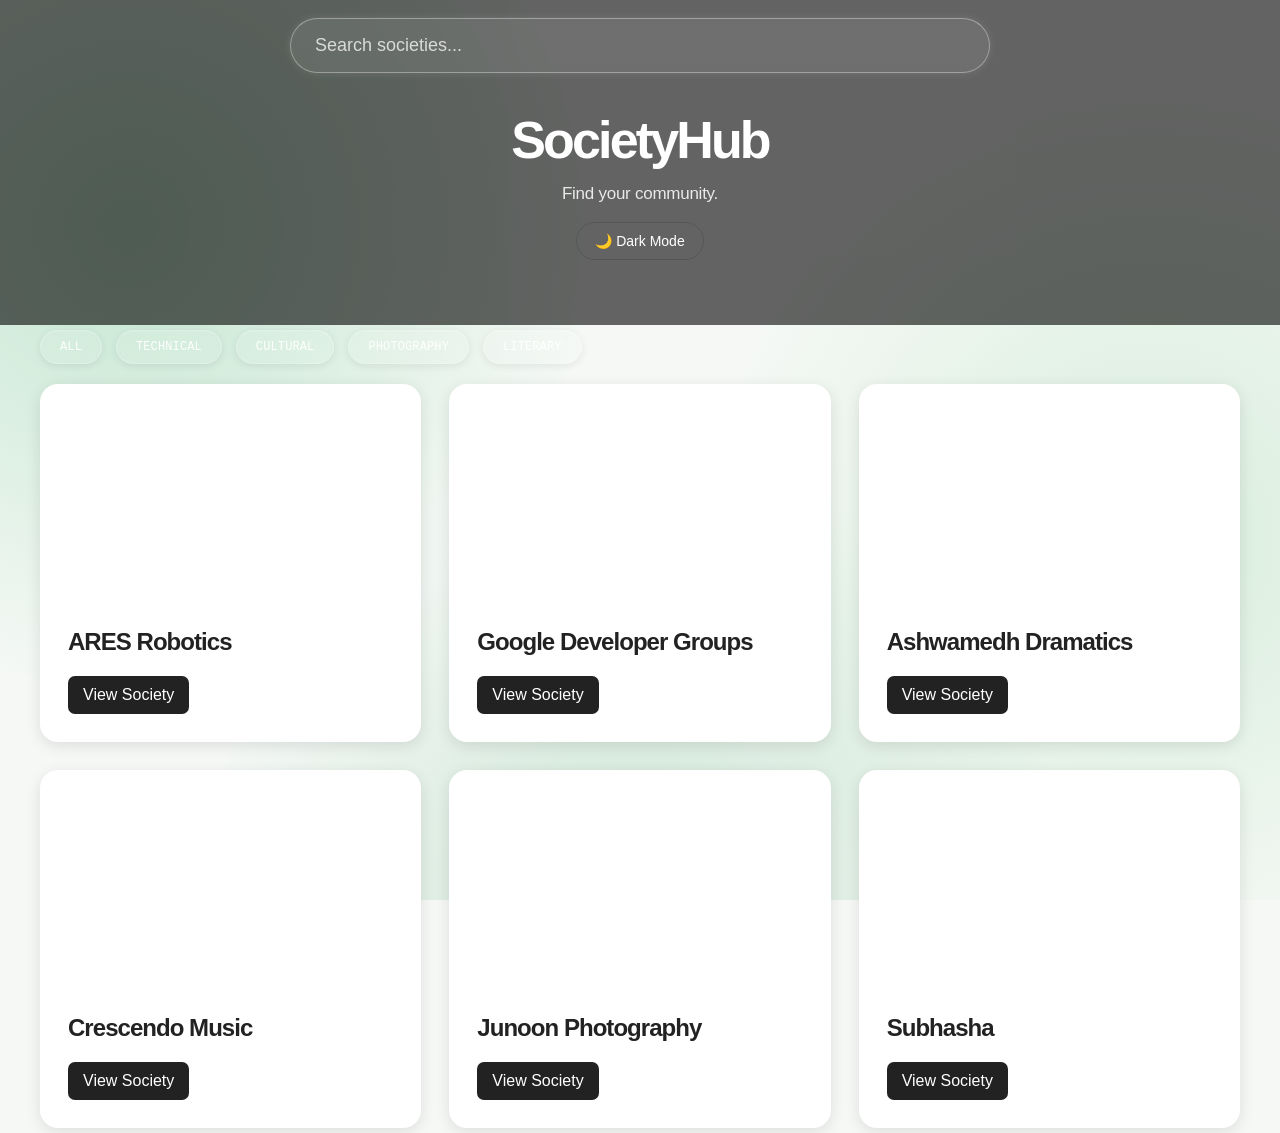
==== index.html @ 0b131a82 "Add files via upload" ====
<!DOCTYPE html>

<html lang="en">

<head>
    
    <meta charset="UTF-8">
    <meta name="viewport" content="width=device-width, initial-scale=1.0">

    <title>SocietyHub</title>

    <link rel="stylesheet" href="style.css">

</head>

<body>


    <!-- HEADER / OVERLAY -->
    <header class="hero-overlay">

        <!-- SEARCH -->
        <input 
            type="text" 
            id="search" 
            placeholder="Search societies..."
        >

        <h1>SocietyHub</h1>

        <p>Find your community.</p>

        <button id="theme-toggle">🌙 Dark Mode</button>

    </header>


    <main>

        <section>


            <!-- FILTERS -->

            <div class="filters">

                <button class="filter-btn" onclick="filterSocieties('all')">
                    All
                </button>

                <button class="filter-btn" onclick="filterSocieties('Technical')">
                    Technical
                </button>

                <button class="filter-btn" onclick="filterSocieties('Cultural')">
                    Cultural
                </button>

                <button class="filter-btn" onclick="filterSocieties('Photography')">
                    Photography
                </button>

                <button class="filter-btn" onclick="filterSocieties('Literary')">
                    Literary
                </button>

            </div>


            <!-- SOCIETY CARDS -->

            <div class="society-container">


                <!-- ROBOTICS -->

                <div class="society-card">

                    <div class="society-image">
                        <img src="images/robotics.png" alt="Robotics Society">
                    </div>

                    <div class="society-content">

                        <h3>ARES Robotics</h3>

                        <div class="society-info">
                            <p>Technical</p>
                            <p>Build robots and explore research!.</p>
                        </div>

                        <a href="society.html?society=robotics">
                            View Society
                        </a>

                    </div>

                </div>


                <!-- CODING -->

                <div class="society-card">

                    <div class="society-image">
                        <img src="images/coding.png" alt="Coding Club">
                    </div>

                    <div class="society-content">

                        <h3>Google Developer Groups</h3>

                        <div class="society-info">
                            <p>Technical</p>
                            <p>Learn, build and compete through code.</p>
                        </div>

                        <a href="society.html?society=coding">
                            View Society
                        </a>

                    </div>

                </div>


                <!-- DRAMA -->

                <div class="society-card">

                    <div class="society-image">
                        <img src="images/dramatics.png" alt="Drama Society">
                    </div>

                    <div class="society-content">

                        <h3>Ashwamedh Dramatics</h3>

                        <div class="society-info">
                            <p>Cultural</p>
                            <p>Act, perform and tell stories.</p>
                        </div>

                        <a href="society.html?society=drama">
                            View Society
                        </a>

                    </div>

                </div>


                <!-- MUSIC -->

                <div class="society-card">

                    <div class="society-image">
                        <img src="images/music.png" alt="Music Society">
                    </div>

                    <div class="society-content">

                        <h3>Crescendo Music</h3>

                        <div class="society-info">
                            <p>Cultural</p>
                            <p>Explore music and perform together.</p>
                        </div>

                        <a href="society.html?society=music">
                            View Society
                        </a>

                    </div>

                </div>


                <!-- SPORTS -->

                <div class="society-card">

                    <div class="society-image">
                        <img src="images/photography.png" alt="Junoon Photography">
                    </div>

                    <div class="society-content">

                        <h3>Junoon Photography</h3>

                        <div class="society-info">
                            <p>Photography</p>
                            <p>Capture moments and document memories.</p>
                        </div>

                        <a href="society.html?society=sports">
                            View Society
                        </a>

                    </div>

                </div>


                <!-- LITERARY -->

                <div class="society-card">

                    <div class="society-image">
                        <img src="images/literature.png" alt="Literary Society">
                    </div>

                    <div class="society-content">

                        <h3>Subhasha</h3>

                        <div class="society-info">
                            <p>Literary</p>
                            <p>Write, discuss and explore literature.</p>
                        </div>

                        <a href="society.html?society=literary">
                            View Society
                        </a>

                    </div>

                </div>

            </div>


            <!-- EMPTY STATE -->

            <div id="empty-state">

                <h3>No societies found</h3>

                <p>
                    Try searching for a different society or category.
                </p>

            </div>

        </section>

    </main>


    <script src="data.js"></script>
    <script src="script.js"></script>

</body>

</html>
---- style.css ----
/* ============================= */
/* GLOBAL                         */
/* ============================= */

* {
    box-sizing: border-box;
}

body {
    font-family: Arial, sans-serif;
    margin: 0;
    background-color: #f5f5f5;
    color: #222;

    transition:
        background-color 0.3s ease,
        color 0.3s ease;
}


/* ============================= */
/* HERO / HEADER                  */
/* ============================= */

.hero-overlay {
    height: 325px;
    width: 100%;

    background-image: url("images/background.png");
    background-size: cover;
    background-position: center;
    background-repeat: no-repeat;

    display: flex;
    flex-direction: column;
    align-items: center;
    justify-content: center;

    text-align: center;
    color: white;

    position: relative;
    z-index: 1;
}


/* Dark overlay */

.hero-overlay::before {
    content: "";
    position: absolute;
    inset: 0;

    background: rgba(0, 0, 0, 0.60);

    z-index: -1;
}


/* Hero text */

.hero-overlay h1 {
    margin: 45px 0 10px;
}

.hero-overlay p {
    margin: 0;
}


/* ============================= */
/* SEARCH                         */
/* ============================= */

.hero-overlay #search {
    position: absolute;

    top: 18px;
    left: 50%;
    transform: translateX(-50%);

    width: 700px;
    max-width: 80%;

    padding: 16px 24px;

    background: rgba(255, 255, 255, 0.08);

    border: 1px solid rgba(255, 255, 255, 0.35);
    border-radius: 30px;

    color: white;

    font-family: Arial, sans-serif;
    font-size: 18px;

    outline: none;

    backdrop-filter: blur(4px);

    box-shadow:
        0 0 8px rgba(255, 255, 255, 0.12);

    transition:
        width 0.3s ease,
        background-color 0.3s ease,
        color 0.3s ease,
        border-color 0.3s ease,
        box-shadow 0.3s ease;
}


/* Placeholder */

.hero-overlay #search::placeholder {
    color: rgba(255, 255, 255, 0.75);
}


/* Search hover */

.hero-overlay #search:hover {
    width: 760px;

    background: rgba(255, 255, 255, 0.95);
    color: #222;

    border-color: white;

    box-shadow:
        0 0 12px rgba(255, 255, 255, 0.20);
}


/* Search focus */

.hero-overlay #search:focus {
    width: 760px;

    background: rgba(255, 255, 255, 0.95);
    color: #222;

    border-color: white;

    box-shadow:
        0 0 12px rgba(255, 255, 255, 0.20);
}


/* Placeholder when hovered/focused */

.hero-overlay #search:hover::placeholder,
.hero-overlay #search:focus::placeholder {
    color: #555;
}


/* ============================= */
/* DARK MODE BUTTON               */
/* ============================= */

#theme-toggle {
    margin-top: 15px;

    padding: 10px 18px;

    border: 1px solid #555;
    border-radius: 20px;

    background: transparent;
    color: white;

    cursor: pointer;
    font-size: 14px;

    transition:
        background-color 0.3s ease,
        color 0.3s ease,
        transform 0.2s ease;
}

#theme-toggle:hover {
    background: white;
    color: #222;
    transform: scale(1.05);
}


/* ============================= */
/* MAIN                           */
/* ============================= */

main {
    padding: 5px 40px;
}


/* ============================= */
/* FILTERS                        */
/* ============================= */

.filters {
    display: flex;
    gap: 14px;
    flex-wrap: wrap;

    margin-top: 0;
    margin-bottom: 20px;
}


.filter-btn {
    appearance: none;

    border: 1px solid #d1d5db;
    border-radius: 999px;

    background: white;
    color: #333;

    padding: 10px 20px;
    margin: 0;

    font-family: Arial, sans-serif;
    font-size: 14px;
    font-weight: 600;

    cursor: pointer;

    transition:
        background-color 0.2s ease,
        color 0.2s ease,
        border-color 0.2s ease,
        transform 0.2s ease,
        box-shadow 0.2s ease;
}


.filter-btn:hover {
    background: #222;
    color: white;
    border-color: #222;

    transform: translateY(-2px) scale(1.05);

    box-shadow:
        0 0 10px rgba(0, 0, 0, 0.15);
}


/* ============================= */
/* SOCIETY CARDS                 */
/* ============================= */

.society-container {
    display: grid;
    grid-template-columns: repeat(3, 1fr);

    gap: 28px;

    margin-top: 0;
}


.society-card {
    background-color: white;

    border-radius: 18px;
    overflow: hidden;

    padding: 0;

    box-shadow:
        0 4px 15px rgba(0, 0, 0, 0.1);

    transition:
        transform 0.25s ease,
        box-shadow 0.25s ease;
}


.society-card:hover {
    transform: translateY(-4px);

    box-shadow:
        0 8px 22px rgba(0, 0, 0, 0.15);
}


/* ============================= */
/* SOCIETY IMAGE                 */
/* ============================= */

.society-image {
    width: 100%;
    height: 220px;

    overflow: hidden;
}


.society-image img {
    width: 100%;
    height: 100%;

    object-fit: cover;
    display: block;

    transform: scale(1.2);
    filter: blur(0.5px);

    transition:
        transform 0.5s ease,
        filter 0.5s ease;
}


.society-card:hover .society-image img {
    transform: scale(1);
    filter: blur(0);
}


/* ============================= */
/* SOCIETY CONTENT               */
/* ============================= */

.society-content {
    padding: 24px 28px 28px;

    transition:
        background-color 0.3s ease,
        color 0.3s ease;
}


.society-content h3 {
    margin: 0;
    font-size: 24px;
}


/* Hidden information */

.society-info {
    opacity: 0;
    max-height: 0;

    overflow: hidden;

    transition:
        opacity 0.35s ease,
        max-height 0.35s ease;
}


.society-card:hover .society-info {
    opacity: 1;
    max-height: 150px;
}


.society-info p {
    margin: 14px 0 0;
}


/* ============================= */
/* SOCIETY CARD LINKS             */
/* ============================= */

.society-card a {
    display: inline-block;

    margin-top: 20px;

    padding: 10px 15px;

    background-color: #222;
    color: white;

    text-decoration: none;

    border-radius: 7px;

    transition:
        background-color 0.2s ease,
        color 0.2s ease,
        transform 0.2s ease;
}


.society-card a:hover {
    background-color: #444;
    transform: scale(1.05);
}


/* ============================= */
/* DETAIL PAGE                   */
/* ============================= */

.detail-box {
    background-color: white;

    padding: 30px;

    border-radius: 15px;

    max-width: 800px;

    margin: 0 auto;

    box-shadow:
        0 3px 12px rgba(0, 0, 0, 0.1);

    transition:
        background-color 0.3s ease,
        color 0.3s ease;
}


#society-name {
    font-size: 36px;
    margin-bottom: 30px;
}


main p {
    font-size: 18px;
    line-height: 1.6;
}


/* ============================= */
/* FORM                          */
/* ============================= */

form {
    display: flex;
    flex-direction: column;

    gap: 10px;

    margin-top: 20px;
}


form input,
form select,
form textarea {
    padding: 12px;

    border: 1px solid #ccc;
    border-radius: 7px;

    font-size: 16px;
    font-family: Arial, sans-serif;

    transition:
        background-color 0.3s ease,
        color 0.3s ease,
        border-color 0.3s ease;
}


form input:focus,
form select:focus,
form textarea:focus {
    outline: none;
    border-color: #222;
}


form button {
    margin-top: 10px;

    padding: 12px;

    border: none;
    border-radius: 7px;

    background-color: #222;
    color: white;

    font-size: 16px;

    cursor: pointer;

    transition:
        background-color 0.2s ease,
        transform 0.2s ease;
}


form button:hover {
    background-color: #444;
    transform: scale(1.03);
}


#confirmation {
    margin-top: 20px;
    font-weight: bold;
}


/* ============================= */
/* BACK LINK                     */
/* ============================= */

main a {
    transition:
        background-color 0.2s ease,
        transform 0.2s ease;
}


/* ============================= */
/* VALIDATION                    */
/* ============================= */

.error {
    color: #d64545;
    font-size: 13px;
    min-height: 18px;
}


.input-error {
    border: 1px solid #d64545 !important;
}


/* ============================= */
/* EMPTY STATE                   */
/* ============================= */

#empty-state {
    display: none;

    text-align: center;

    padding: 50px 20px;

    margin-top: 20px;
}


#empty-state h3 {
    margin-bottom: 8px;
    font-size: 24px;
}


#empty-state p {
    color: #777;
    margin: 0;
}


/* ============================= */
/* SOCIETY DETAIL HEADER         */
/* ============================= */

.society-header {
    height: 280px;
    width: 100%;

    background-size: cover;
    background-position: center;
    background-repeat: no-repeat;

    display: flex;
    flex-direction: column;

    align-items: center;
    justify-content: center;

    text-align: center;
    color: white;

    position: relative;
    z-index: 1;

    transition: height 0.4s ease;
}


.society-header::before {
    content: "";

    position: absolute;
    inset: 0;

    background: rgba(0, 0, 0, 0.60);

    z-index: -1;

    transition:
        background 0.4s ease;
}


.society-header:hover {
    height: 310px;
}


.society-header:hover::before {
    background: rgba(0, 0, 0, 0.25);
}


/* ============================= */
/* DARK MODE                     */
/* ============================= */

body.dark {
    background-color: #121212;
    color: #f5f5f5;
}


body.dark .society-card,
body.dark .detail-box {
    background-color: #1e1e1e;
    color: #f5f5f5;
}


/* Search in dark mode */

body.dark .hero-overlay #search {
    background: rgba(0, 0, 0, 0.12);

    color: white;

    border-color: rgba(255, 255, 255, 0.30);

    box-shadow:
        0 0 8px rgba(255, 255, 255, 0.10);
}


body.dark .hero-overlay #search::placeholder {
    color: rgba(255, 255, 255, 0.70);
}


/* Search hover/focus in dark mode */

body.dark .hero-overlay #search:hover,
body.dark .hero-overlay #search:focus {
    width: 760px;

    background: rgba(0, 0, 0, 0.95);

    color: white;

    border-color: rgba(255, 255, 255, 0.8);

    box-shadow:
        0 0 12px rgba(255, 255, 255, 0.18);
}


body.dark .hero-overlay #search:hover::placeholder,
body.dark .hero-overlay #search:focus::placeholder {
    color: #bbb;
}


/* Dark mode filters */

body.dark .filter-btn {
    background-color: #1e1e1e;
    color: white;
    border-color: #555;
}


body.dark .filter-btn:hover {
    background-color: white;
    color: #222;
    border-color: white;
}


/* Dark mode forms */

body.dark form input,
body.dark form select,
body.dark form textarea {
    background-color: #1e1e1e;
    color: white;
    border-color: #555;
}


/* Dark mode society links */

body.dark .society-card a {
    background-color: #d1d1d1 !important;
    color: #222 !important;

    border: 1px solid #d1d1d1;
}


body.dark .society-card a:hover {
    background-color: #bdbdbd !important;
    color: #222 !important;
}


/* Dark empty state */

body.dark #empty-state p {
    color: #aaa;
}


/* ============================= */
/* MOBILE                        */
/* ============================= */

@media (max-width: 700px) {

    main {
        padding: 20px;
    }


    .hero-overlay {
        height: 330px;
    }


    .hero-overlay #search {
        width: 85%;
        max-width: none;

        top: 18px;

        padding: 14px 20px;

        font-size: 16px;
    }


    .hero-overlay #search:hover,
    .hero-overlay #search:focus {
        width: 92%;
    }


    body.dark .hero-overlay #search:hover,
    body.dark .hero-overlay #search:focus {
        width: 92%;
    }


    .hero-overlay h1 {
        margin-top: 55px;
        font-size: 32px;
    }


    .hero-overlay p {
        font-size: 16px;
    }


    .society-container {
        grid-template-columns: 1fr;
    }


    .filters {
        gap: 8px;
    }


    .filter-btn {
        padding: 9px 14px;
    }


    .society-image {
        height: 200px;
    }


    #society-name {
        font-size: 30px;
    }

}


/* ============================= */
/* HERO HOVER EXPANSION           */
/* ============================= */

.hero-overlay {
    height: 325px;

    transition: height 0.4s ease;
}

.hero-overlay:hover {
    height: 355px;
}


/* ============================= */
/* PAGE TRANSITIONS               */
/* ============================= */

html {
    background: white;
}

html:has(body.dark) {
    background: #121212;
}

#page-transition {
    position: fixed;
    inset: 0;

    background: white;

    z-index: 99999;

    /* IMPORTANT: allows buttons/links underneath to be clicked */
    pointer-events: none;

    opacity: 1;

    transition: opacity 0.4s ease;
}

body.dark #page-transition {
    background: #121212;
}

#page-transition.hide {
    opacity: 0;
}

/* ============================= */
/* APPLICATION FORM HOVER EFFECTS */
/* ============================= */

/* Form input boxes */

form input:hover,
form select:hover,
form textarea:hover {
    transform: scale(1.02);
    filter: brightness(1.08);
}


/* Keep the effect while using a field */

form input:focus,
form select:focus,
form textarea:focus {
    transform: scale(1.02);
    filter: brightness(1.08);
    outline: none;
}


/* Slower transition for form fields */

form input,
form select,
form textarea {
    transition:
        background-color 0.3s ease,
        color 0.3s ease,
        border-color 0.3s ease,
        transform 0.3s ease,
        filter 0.3s ease;
}


/* Submit Application */

form button {
    transition:
        background-color 0.3s ease,
        transform 0.3s ease,
        filter 0.3s ease;
}

form button:hover {
    background-color: #444;
    transform: scale(1.05);
    filter: brightness(1.15);
}

/* ============================= */
/* SMALL BACK BUTTON              */
/* ============================= */

main > button,
main button:not(form button) {
    appearance: none !important;

    display: inline-flex !important;
    align-items: center !important;
    justify-content: center !important;

    padding: 10px 18px !important;
    margin-top: 12px !important;

    background: #222 !important;
    color: white !important;

    border: 1px solid #444 !important;
    border-radius: 10px !important;

    font-family: Arial, sans-serif !important;
    font-size: 14px !important;
    font-weight: 600 !important;

    cursor: pointer !important;

    box-shadow: 0 2px 5px rgba(0, 0, 0, 0.08) !important;

    transition:
        transform 0.35s ease,
        background-color 0.35s ease,
        box-shadow 0.35s ease !important;
}


/* Hover */

main > button:hover,
main button:not(form button):hover {
    background: #333 !important;

    transform: scale(1.1) translateY(-1px) !important;

    box-shadow: 0 3px 7px rgba(0, 0, 0, 0.12) !important;
}


/* Dark mode */

body.dark main > button,
body.dark main button:not(form button) {
    background: #1e1e1e !important;
    color: white !important;
    border-color: #444 !important;
}

body.dark main > button:hover,
body.dark main button:not(form button):hover {
    background: #292929 !important;
    box-shadow: 0 3px 7px rgba(255, 255, 255, 0.06) !important;
}

body {
    background:
        radial-gradient(
            circle at 10% 25%,
            rgba(50, 180, 100, 0.25),
            transparent 35%
        ),
        radial-gradient(
            circle at 90% 60%,
            rgba(100, 200, 120, 0.20),
            transparent 35%
        ),
        radial-gradient(
            circle at 50% 100%,
            rgba(30, 150, 80, 0.18),
            transparent 40%
        ),
        #f5f8f5;

    background-attachment: fixed;
}

body.dark {
    background:
        radial-gradient(
            circle at 10% 25%,
            rgba(40, 160, 80, 0.25),
            transparent 35%
        ),
        radial-gradient(
            circle at 90% 60%,
            rgba(80, 190, 100, 0.18),
            transparent 35%
        ),
        radial-gradient(
            circle at 50% 100%,
            rgba(30, 130, 70, 0.15),
            transparent 40%
        ),
        #101510;

    background-attachment: fixed;
}

/* ============================= */
/* SOCIETY COLOR THEMES           */
/* ============================= */

/* ROBOTICS — RED + PURPLE */

body.theme-robotics {
    background:
        radial-gradient(
            circle at 15% 25%,
            rgba(255, 60, 60, 0.25),
            transparent 35%
        ),
        radial-gradient(
            circle at 85% 60%,
            rgba(150, 60, 255, 0.25),
            transparent 35%
        ),
        #f7f5f8;
}


/* CODING — LIGHT SKY BLUE */

body.theme-coding {
    background:
        radial-gradient(
            circle at 15% 25%,
            rgba(100, 200, 255, 0.28),
            transparent 35%
        ),
        radial-gradient(
            circle at 85% 60%,
            rgba(80, 170, 240, 0.22),
            transparent 35%
        ),
        #f3f9fc;
}


/* LITERATURE — YELLOW */

body.theme-literary {
    background:
        radial-gradient(
            circle at 15% 25%,
            rgba(255, 210, 60, 0.28),
            transparent 35%
        ),
        radial-gradient(
            circle at 85% 60%,
            rgba(255, 190, 40, 0.20),
            transparent 35%
        ),
        #faf9f2;
}


/* PHOTOGRAPHY — GREEN */

body.theme-sports {
    background:
        radial-gradient(
            circle at 15% 25%,
            rgba(60, 190, 100, 0.25),
            transparent 35%
        ),
        radial-gradient(
            circle at 85% 60%,
            rgba(100, 210, 120, 0.20),
            transparent 35%
        ),
        #f4f9f5;
}


/* DRAMATICS — ORANGE */

body.theme-drama {
    background:
        radial-gradient(
            circle at 15% 25%,
            rgba(255, 140, 40, 0.28),
            transparent 35%
        ),
        radial-gradient(
            circle at 85% 60%,
            rgba(255, 100, 30, 0.20),
            transparent 35%
        ),
        #faf6f1;
}


/* MUSIC — GREY */

body.theme-music {
    background:
        radial-gradient(
            circle at 15% 25%,
            rgba(130, 130, 130, 0.25),
            transparent 35%
        ),
        radial-gradient(
            circle at 85% 60%,
            rgba(170, 170, 170, 0.20),
            transparent 35%
        ),
        #f5f5f5;
}

/* ============================= */
/* SOCIETY THEMES — DARK MODE     */
/* ============================= */

body.dark.theme-robotics {
    background:
        radial-gradient(
            circle at 15% 25%,
            rgba(255, 60, 60, 0.18),
            transparent 35%
        ),
        radial-gradient(
            circle at 85% 60%,
            rgba(150, 60, 255, 0.18),
            transparent 35%
        ),
        #121212;
}

body.dark.theme-coding {
    background:
        radial-gradient(
            circle at 15% 25%,
            rgba(100, 200, 255, 0.18),
            transparent 35%
        ),
        radial-gradient(
            circle at 85% 60%,
            rgba(80, 170, 240, 0.14),
            transparent 35%
        ),
        #121212;
}

body.dark.theme-literary {
    background:
        radial-gradient(
            circle at 15% 25%,
            rgba(255, 210, 60, 0.18),
            transparent 35%
        ),
        radial-gradient(
            circle at 85% 60%,
            rgba(255, 190, 40, 0.14),
            transparent 35%
        ),
        #121212;
}

body.dark.theme-sports {
    background:
        radial-gradient(
            circle at 15% 25%,
            rgba(60, 190, 100, 0.18),
            transparent 35%
        ),
        radial-gradient(
            circle at 85% 60%,
            rgba(100, 210, 120, 0.14),
            transparent 35%
        ),
        #121212;
}

body.dark.theme-drama {
    background:
        radial-gradient(
            circle at 15% 25%,
            rgba(255, 140, 40, 0.18),
            transparent 35%
        ),
        radial-gradient(
            circle at 85% 60%,
            rgba(255, 100, 30, 0.14),
            transparent 35%
        ),
        #121212;
}

body.dark.theme-music {
    background:
        radial-gradient(
            circle at 15% 25%,
            rgba(150, 150, 150, 0.16),
            transparent 35%
        ),
        radial-gradient(
            circle at 85% 60%,
            rgba(190, 190, 190, 0.12),
            transparent 35%
        ),
        #121212;
}

h1,
h2,
h3,
#society-name {
    font-family: "DM Sans", sans-serif;
    font-weight: 600;
    letter-spacing: -0.04em;
}

.hero-overlay p,
.society-info p,
.detail-box p {
    font-family: "Inter", sans-serif;
    font-weight: 400;
    letter-spacing: -0.01em;
    line-height: 1.6;
}

.hero-overlay h1 {
    font-family: "DM Sans", sans-serif;
    font-size: 52px;
    font-weight: 700;
    letter-spacing: -0.055em;
}

.hero-overlay p {
    font-family: "Inter", sans-serif;
    font-size: 17px;
    font-weight: 400;
    letter-spacing: -0.015em;
    opacity: 0.85;
}

body.dark .society-card {
    background: rgba(255, 255, 255, 0.055);

    border: 1px solid rgba(255, 255, 255, 0.14);

    box-shadow:
        0 4px 20px rgba(0, 0, 0, 0.25);
}

body.dark .society-card:hover {
    background: rgba(255, 255, 255, 0.08);

    border-color: rgba(255, 255, 255, 0.22);

    box-shadow:
        0 10px 30px rgba(0, 0, 0, 0.35);
}

/* Glass detail card in dark mode */
body.dark .detail-box {
    background: rgba(255, 255, 255, 0.055);

    border: 1px solid rgba(255, 255, 255, 0.14);

    backdrop-filter: blur(12px);
    -webkit-backdrop-filter: blur(12px);

    box-shadow:
        0 4px 20px rgba(0, 0, 0, 0.25);
}

body.dark .detail-box:hover {
    background: rgba(255, 255, 255, 0.08);

    border-color: rgba(255, 255, 255, 0.22);

    box-shadow:
        0 8px 25px rgba(0, 0, 0, 0.30);
}


/* ============================= */
/* CATEGORY GLASS PILL            */
/* ============================= */

.society-info p:first-child {
    display: inline-block;

    margin: 12px 0 0;
    padding: 5px 12px;

    background: rgba(0, 0, 0, 0.22);
    border: 1px solid rgba(255, 255, 255, 0.12);

    border-radius: 999px;

    backdrop-filter: blur(8px);
    -webkit-backdrop-filter: blur(8px);

    font-family: "Cascadia Code", monospace;
    font-size: 12px;
    font-weight: 500;

    line-height: 1.2;
    white-space: nowrap;

    text-transform: uppercase;

    transition:
        background-color 0.3s ease,
        border-color 0.3s ease;
}


/* Hover */

.society-card:hover .society-info p:first-child {
    background: rgba(0, 0, 0, 0.28);
    border-color: rgba(255, 255, 255, 0.16);
}


/* Dark mode */

body.dark .society-info p:first-child {
    background: rgba(0, 0, 0, 0.28);
    border-color: rgba(255, 255, 255, 0.10);
}

body.dark .society-card:hover .society-info p:first-child {
    background: rgba(0, 0, 0, 0.34);
    border-color: rgba(255, 255, 255, 0.14);
}


/* ========================================================= */
/* FINAL FILTER PILL OVERRIDE                                */
/* ========================================================= */

.filters .filter-btn {
    appearance: none !important;

    padding: 9px 19px !important;
    margin: 0 !important;

    background: rgba(255, 255, 255, 0.07) !important;
    color: rgba(255, 255, 255, 0.92) !important;

    border: 1px solid rgba(255, 255, 255, 0.20) !important;
    border-radius: 999px !important;

    font-family: "Cascadia Code", monospace !important;
    font-size: 12px !important;
    font-weight: 400 !important;

    text-transform: uppercase !important;
    letter-spacing: 0.01em !important;
    white-space: nowrap !important;

    backdrop-filter: blur(14px) !important;
    -webkit-backdrop-filter: blur(14px) !important;

    box-shadow:
        inset 0 1px 1px rgba(255, 255, 255, 0.08),
        0 2px 8px rgba(0, 0, 0, 0.08) !important;

    transform: none !important;

    transition:
        background-color 0.3s ease,
        border-color 0.3s ease,
        transform 0.3s ease,
        box-shadow 0.3s ease !important;
}

.filters .filter-btn:hover {
    background: rgba(255, 255, 255, 0.11) !important;
    border-color: rgba(255, 255, 255, 0.27) !important;
    color: white !important;

    transform: translateY(-1px) !important;

    box-shadow:
        inset 0 1px 1px rgba(255, 255, 255, 0.10),
        0 4px 12px rgba(0, 0, 0, 0.10) !important;
}

body.dark .filters .filter-btn {
    background: rgba(255, 255, 255, 0.055) !important;
    border-color: rgba(255, 255, 255, 0.16) !important;
    color: rgba(255, 255, 255, 0.92) !important;
}

body.dark .filters .filter-btn:hover {
    background: rgba(255, 255, 255, 0.085) !important;
    border-color: rgba(255, 255, 255, 0.22) !important;
}

/* ============================= */
/* APPLICATION DEADLINE          */
/* ============================= */

#society-deadline {
    font-family: "Cascadia Code", monospace;
    font-size: 14px;
    font-weight: 500;
    display: inline-block;
    padding: 6px 12px;
    margin-top: 4px;
    background: rgba(0, 0, 0, 0.12);
    border: 1px solid rgba(255, 255, 255, 0.14);
    border-radius: 999px;
}


/* ============================= */
/* APPLY NOW BUTTON              */
/* ============================= */

#show-apply-form {
    appearance: none;
    display: inline-flex;
    align-items: center;
    justify-content: center;
    padding: 10px 18px;
    margin-top: 12px;
    background: #222;
    color: white;
    border: 1px solid #444;
    border-radius: 10px;
    font-family: Arial, sans-serif;
    font-size: 14px;
    font-weight: 600;
    cursor: pointer;
    box-shadow: 0 2px 5px rgba(0, 0, 0, 0.08);
    transition:
        transform 0.35s ease,
        background-color 0.35s ease,
        box-shadow 0.35s ease;
}

#show-apply-form:hover {
    background: #333;
    transform: scale(1.05) translateY(-1px);
    box-shadow: 0 3px 7px rgba(0, 0, 0, 0.12);
}


/* ============================= */
/* APPLICATION REVEAL            */
/* ============================= */

#application-section {
    animation: applicationReveal 0.35s ease;
}

@keyframes applicationReveal {
    from {
        opacity: 0;
        transform: translateY(8px);
    }

    to {
        opacity: 1;
        transform: translateY(0);
    }
}


/* DARK MODE */

body.dark #society-deadline {
    background: rgba(0, 0, 0, 0.28);
    border-color: rgba(255, 255, 255, 0.10);
}

body.dark #show-apply-form {
    background: #1e1e1e;
    color: white;
    border-color: #444;
}

body.dark #show-apply-form:hover {
    background: #292929;
}


/* MOBILE */

@media (max-width: 700px) {
    #show-apply-form {
        padding: 9px 16px;
        font-size: 13px;
    }
}

/* ============================= */
/* DEADLINE COUNTDOWN             */
/* ============================= */

#deadline-timer {
    font-family: inherit;
    font-size: 22px;
    font-weight: 700;
    margin-top: 2px;
    margin-bottom: 14px;
    opacity: 0.8;
}


/* ============================= */
/* DEADLINE ACTIONS               */
/* ============================= */

.deadline-actions {
    display: flex;
    align-items: center;
    gap: 10px;
    margin-top: 4px;
    margin-bottom: 20px;
}

.deadline-actions button {
    appearance: none;
    display: inline-flex;
    align-items: center;
    justify-content: center;
    padding: 10px 18px;
    background: #222;
    color: white;
    border: 1px solid #444;
    border-radius: 10px;
    font-family: Arial, sans-serif;
    font-size: 14px;
    font-weight: 600;
    cursor: pointer;
    box-shadow: 0 2px 5px rgba(0, 0, 0, 0.08);
    transition:
        transform 0.35s ease,
        background-color 0.35s ease,
        box-shadow 0.35s ease;
}

.deadline-actions button:hover {
    background: #333;
    transform: scale(1.05) translateY(-1px);
    box-shadow: 0 3px 7px rgba(0, 0, 0, 0.12);
}


/* DARK MODE */

body.dark .deadline-actions button {
    background: #1e1e1e;
    color: white;
    border-color: #444;
}

body.dark .deadline-actions button:hover {
    background: #292929;
}


/* MOBILE */

@media (max-width: 700px) {

    .deadline-actions {
        gap: 8px;
    }

    .deadline-actions button {
        padding: 9px 16px;
        font-size: 13px;
    }

}
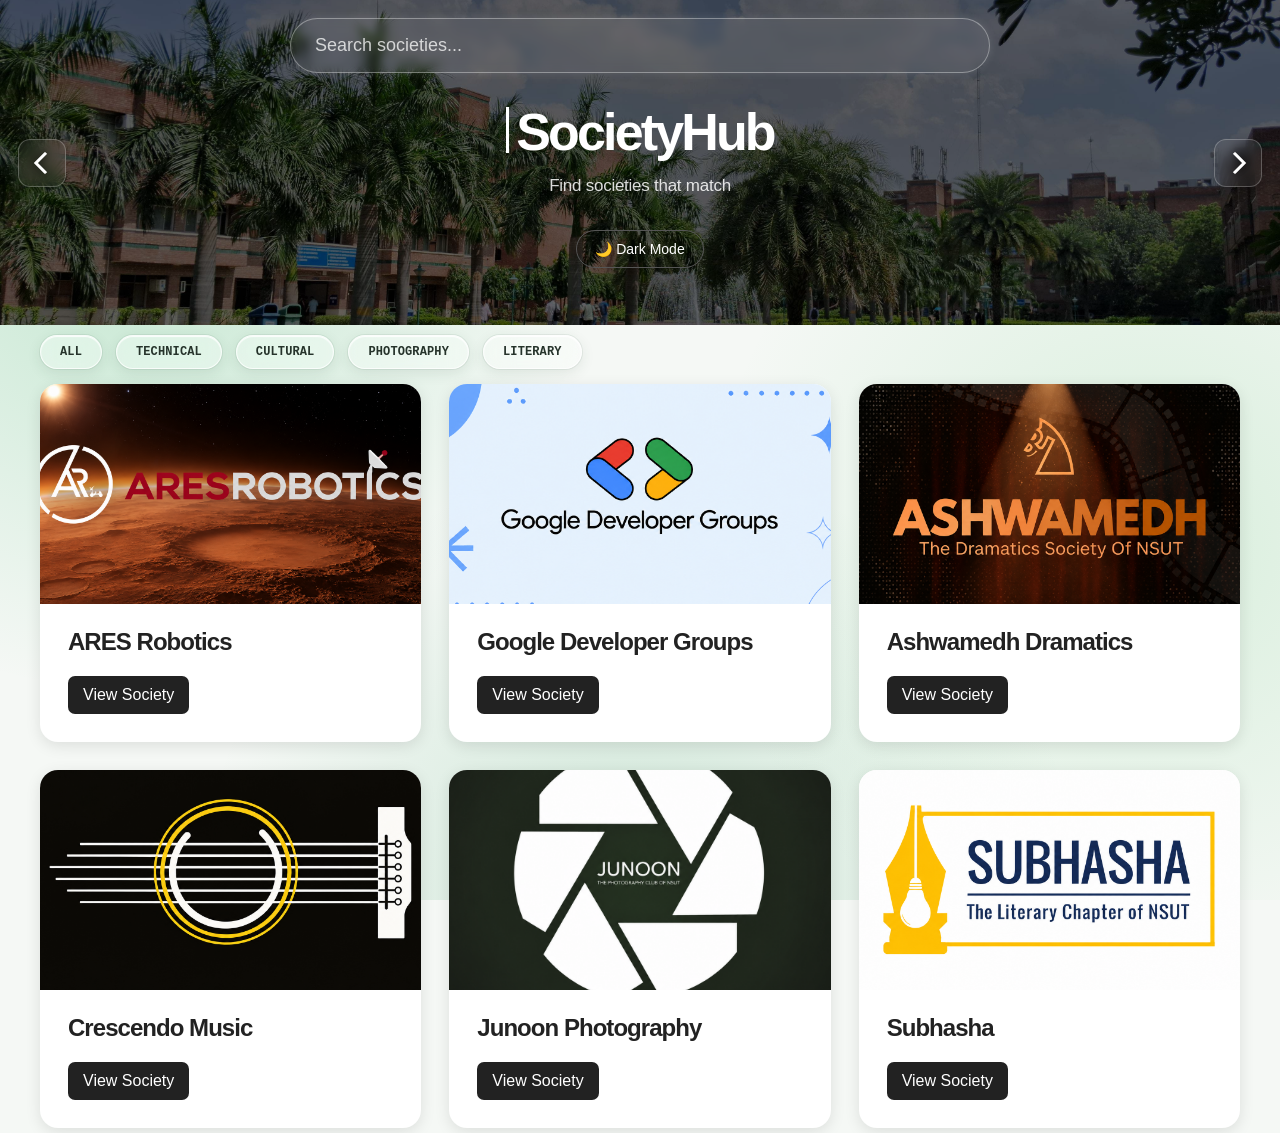
==== commit 112fe426: "deploy 3" ====
--- a/index.html
+++ b/index.html
@@ -18,6 +18,14 @@
 
     <!-- HEADER / OVERLAY -->
     <header class="hero-overlay">
+
+        <button id="prev-campus" class="campus-arrow campus-prev" type="button">
+    &lt;
+</button>
+
+<button id="next-campus" class="campus-arrow campus-next" type="button">
+    &gt;
+</button>
 
         <!-- SEARCH -->
         <input 
@@ -26,9 +34,9 @@
             placeholder="Search societies..."
         >
 
-        <h1>SocietyHub</h1>
-
-        <p>Find your community.</p>
+        <h1><span class="typing-cursor"></span>SocietyHub</h1>
+
+<p id="hero-typing"></p>
 
         <button id="theme-toggle">🌙 Dark Mode</button>
 
--- a/style.css
+++ b/style.css
@@ -160,7 +160,7 @@
 /* ============================= */
 
 #theme-toggle {
-    margin-top: 15px;
+    margin-top: 30px;
 
     padding: 10px 18px;
 
@@ -204,8 +204,8 @@
     gap: 14px;
     flex-wrap: wrap;
 
-    margin-top: 0;
-    margin-bottom: 20px;
+    margin-top: 5px;
+    margin-bottom: 15px;
 }
 
 
@@ -1405,6 +1405,34 @@
 body.dark .filters .filter-btn:hover {
     background: rgba(255, 255, 255, 0.085) !important;
     border-color: rgba(255, 255, 255, 0.22) !important;
+}
+
+/* Light mode filter pills (frosted glass, dark text) */
+
+body:not(.dark) .filters .filter-btn {
+    background: rgba(255, 255, 255, 0.38) !important;
+    color: #26332b !important;
+    border: 1px solid rgba(255, 255, 255, 0.75) !important;
+    font-weight: 600 !important;
+
+    backdrop-filter: blur(14px) saturate(140%) !important;
+    -webkit-backdrop-filter: blur(14px) saturate(140%) !important;
+
+    box-shadow:
+        inset 0 1px 1px rgba(255, 255, 255, 0.9),
+        0 0 0 1px rgba(40, 70, 50, 0.07),
+        0 4px 14px rgba(40, 70, 50, 0.10) !important;
+}
+
+body:not(.dark) .filters .filter-btn:hover {
+    background: rgba(255, 255, 255, 0.62) !important;
+    color: #111 !important;
+    border-color: rgba(255, 255, 255, 0.95) !important;
+
+    box-shadow:
+        inset 0 1px 1px rgba(255, 255, 255, 1),
+        0 0 0 1px rgba(40, 70, 50, 0.10),
+        0 6px 18px rgba(40, 70, 50, 0.14) !important;
 }
 
 /* ============================= */
@@ -1585,4 +1613,364 @@
         font-size: 13px;
     }
 
+}
+
+/* ============================= */
+/* HERO TYPING EFFECT             */
+/* ============================= */
+
+.typing-cursor {
+    display: inline-block;
+    width: 3px;
+    height: 0.9em;
+    background: currentColor;
+    margin-right: 7px;
+    transform: translateY(3px);
+    animation: cursorBlink 2s steps(1) infinite;
+}
+
+#hero-typing {
+    min-height: 1.3em;
+}
+
+@keyframes cursorBlink {
+    0%,
+    50% {
+        opacity: 1;
+    }
+
+    51%,
+    100% {
+        opacity: 0;
+    }
+}
+
+/* ================================= */
+/* CAMPUS CAROUSEL ARROWS             */
+/* ================================= */
+
+.campus-arrow {
+    position: absolute !important;
+    top: 50% !important;
+
+    width: 48px !important;
+    height: 48px !important;
+
+    padding: 0 !important;
+    margin: 0 !important;
+
+    display: flex !important;
+    align-items: center !important;
+    justify-content: center !important;
+
+    background: rgba(255, 255, 255, 0.055) !important;
+    border: 1px solid rgba(255, 255, 255, 0.24) !important;
+    border-radius: 12px !important;
+
+    font-size: 0 !important;
+
+    cursor: pointer !important;
+    z-index: 100 !important;
+
+    backdrop-filter: blur(7px) !important;
+    -webkit-backdrop-filter: blur(7px) !important;
+
+    box-shadow:
+        0 2px 8px rgba(0, 0, 0, 0.12) !important;
+
+    transition:
+        background-color 0.25s ease,
+        border-color 0.25s ease,
+        transform 0.25s ease,
+        box-shadow 0.25s ease !important;
+}
+
+
+/* ================================= */
+/* LEFT BUTTON                       */
+/* ================================= */
+
+.campus-prev {
+    left: 18px !important;
+    right: auto !important;
+
+    transform: translateY(-50%) !important;
+}
+
+
+/* ================================= */
+/* RIGHT BUTTON                      */
+/* ================================= */
+
+.campus-next {
+    right: 18px !important;
+    left: auto !important;
+
+    transform: translateY(-50%) !important;
+}
+
+
+/* ================================= */
+/* CHEVRON                            */
+/* ================================= */
+
+.campus-arrow::before {
+    content: "" !important;
+
+    width: 13px !important;
+    height: 13px !important;
+
+    display: block !important;
+
+    border: solid white !important;
+    border-width: 0 0 3px 3px !important;
+
+    border-radius: 1px !important;
+
+    filter:
+        drop-shadow(0 1px 4px rgba(0, 0, 0, 0.75)) !important;
+}
+
+
+/* LEFT = < */
+
+.campus-prev::before {
+    transform: translateX(3px) rotate(45deg) !important;
+}
+
+
+
+/* RIGHT = > */
+
+.campus-next::before {
+    transform: translateX(-3px)rotate(225deg) !important;
+}
+
+
+/* ================================= */
+/* HOVER                              */
+/* ================================= */
+
+.campus-arrow:hover {
+    background: rgba(255, 255, 255, 0.17) !important;
+
+    border-color: rgba(255, 255, 255, 0.38) !important;
+
+    box-shadow:
+        0 4px 12px rgba(0, 0, 0, 0.18) !important;
+}
+
+.campus-prev:hover {
+    transform: translateY(-50%) translateX(-3px) !important;
+}
+
+.campus-next:hover {
+    transform: translateY(-50%) translateX(3px) !important;
+}
+
+/* ============================= */
+/* NO DARK MODE OVERRIDES        */
+/* ============================= */
+
+/*
+   The arrows intentionally look identical
+   in light and dark mode.
+*/
+
+
+/* ============================= */
+/* CAMPUS IMAGE SLIDE             */
+/* ============================= */
+
+.campus-image-layer {
+    position: absolute;
+
+    inset: 0;
+
+    background-size: cover;
+    background-position: center;
+    background-repeat: no-repeat;
+
+    z-index: -2;
+}
+
+
+/* NEW IMAGE ENTERING FROM RIGHT */
+
+.campus-image-layer.slide-in-right {
+    animation: campusSlideInRight 0.55s ease forwards;
+}
+
+
+/* NEW IMAGE ENTERING FROM LEFT */
+
+.campus-image-layer.slide-in-left {
+    animation: campusSlideInLeft 0.55s ease forwards;
+}
+
+
+/* OLD IMAGE LEAVING TO LEFT */
+
+.campus-image-layer.slide-out-right {
+    animation: campusSlideOutRight 0.55s ease forwards;
+}
+
+
+/* OLD IMAGE LEAVING TO RIGHT */
+
+.campus-image-layer.slide-out-left {
+    animation: campusSlideOutLeft 0.55s ease forwards;
+}
+
+
+/* ============================= */
+/* SLIDE ANIMATIONS               */
+/* ============================= */
+
+@keyframes campusSlideInRight {
+
+    from {
+        transform: translateX(100%);
+    }
+
+    to {
+        transform: translateX(0);
+    }
+
+}
+
+@keyframes campusSlideInLeft {
+
+    from {
+        transform: translateX(-100%);
+    }
+
+    to {
+        transform: translateX(0);
+    }
+
+}
+
+@keyframes campusSlideOutRight {
+
+    from {
+        transform: translateX(0);
+    }
+
+    to {
+        transform: translateX(-100%);
+    }
+
+}
+
+@keyframes campusSlideOutLeft {
+
+    from {
+        transform: translateX(0);
+    }
+
+    to {
+        transform: translateX(100%);
+    }
+
+}
+
+
+/* ============================= */
+/* BACK LINK                     */
+/* ============================= */
+
+.back-button {
+    display: inline-flex;
+
+    align-items: center;
+    justify-content: center;
+
+    padding: 10px 18px;
+    margin-top: 12px;
+
+    background: #222;
+    color: white;
+
+    border: 1px solid #444;
+    border-radius: 10px;
+
+    font-family: Arial, sans-serif;
+    font-size: 14px;
+    font-weight: 600;
+
+    text-decoration: none;
+
+    cursor: pointer;
+
+    box-shadow:
+        0 2px 5px rgba(0, 0, 0, 0.08);
+
+    transition:
+        transform 0.35s ease,
+        background-color 0.35s ease,
+        box-shadow 0.35s ease;
+}
+
+.back-button:hover {
+    background: #333;
+
+    transform: scale(1.1) translateY(-1px);
+
+    box-shadow:
+        0 3px 7px rgba(0, 0, 0, 0.12);
+}
+
+
+/* DARK MODE */
+
+body.dark .back-button {
+    background: #1e1e1e;
+    color: white;
+
+    border-color: #444;
+}
+
+body.dark .back-button:hover {
+    background: #292929;
+
+    box-shadow:
+        0 3px 7px rgba(255, 255, 255, 0.06);
+}
+
+/* ============================= */
+/* SOCIETY TITLE + CATEGORY      */
+/* ============================= */
+
+.society-title {
+    display: flex;
+    align-items: center;
+    gap: 14px;
+}
+
+.society-title #society-name {
+    margin: 0;
+}
+
+#society-category {
+    display: inline-flex;
+    align-items: center;
+
+    padding: 6px 12px;
+
+    background: rgba(255, 255, 255, 0.10);
+    border: 1px solid rgba(255, 255, 255, 0.20);
+    border-radius: 999px;
+
+    color: rgba(255, 255, 255, 0.9);
+
+    font-family: "Cascadia Code", monospace;
+    font-size: 12px;
+    font-weight: 500;
+
+    text-transform: uppercase;
+    letter-spacing: 0.02em;
+
+    backdrop-filter: blur(10px);
+    -webkit-backdrop-filter: blur(10px);
 }
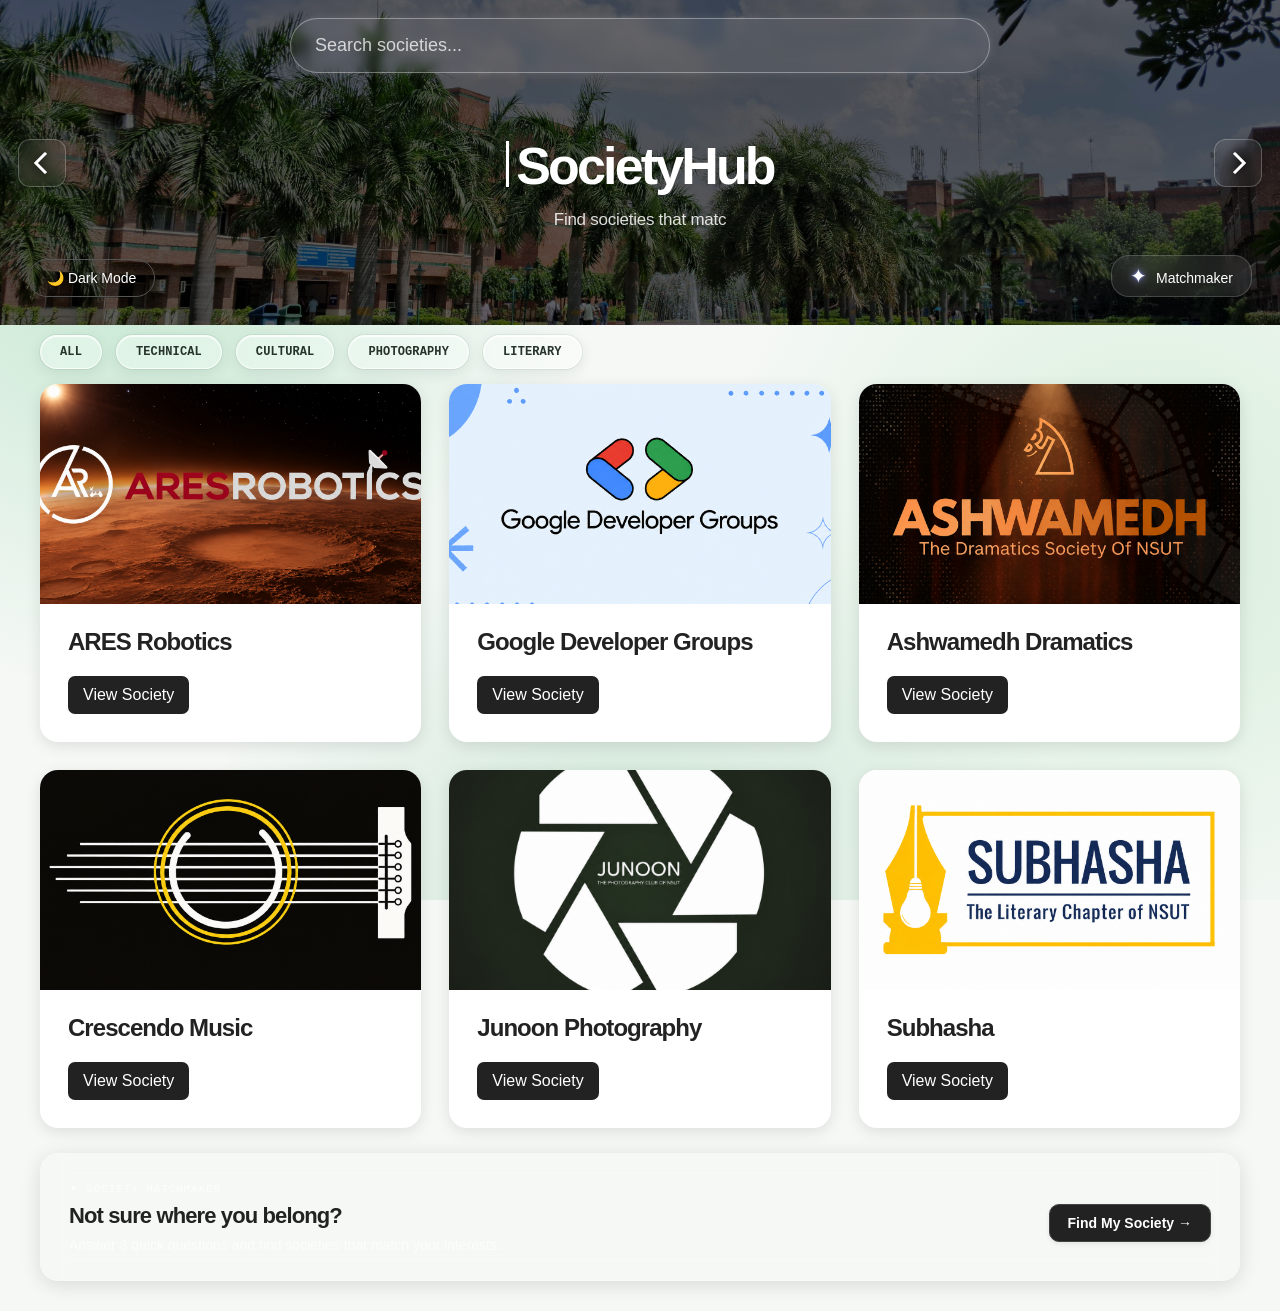
==== commit 8bfcd0f6: "deploy 4" ====
--- a/index.html
+++ b/index.html
@@ -3,7 +3,7 @@
 <html lang="en">
 
 <head>
-    
+
     <meta charset="UTF-8">
     <meta name="viewport" content="width=device-width, initial-scale=1.0">
 
@@ -20,25 +20,35 @@
     <header class="hero-overlay">
 
         <button id="prev-campus" class="campus-arrow campus-prev" type="button">
-    &lt;
-</button>
-
-<button id="next-campus" class="campus-arrow campus-next" type="button">
-    &gt;
-</button>
+            &lt;
+        </button>
+
+        <button id="next-campus" class="campus-arrow campus-next" type="button">
+            &gt;
+        </button>
+
 
         <!-- SEARCH -->
-        <input 
-            type="text" 
-            id="search" 
+        <input
+            type="text"
+            id="search"
             placeholder="Search societies..."
         >
 
+
         <h1><span class="typing-cursor"></span>SocietyHub</h1>
 
-<p id="hero-typing"></p>
+        <p id="hero-typing"></p>
+
 
         <button id="theme-toggle">🌙 Dark Mode</button>
+
+
+        <!-- MATCHMAKER SHORTCUT -->
+        <button id="matchmaker-jump" class="matchmaker-jump" type="button">
+    <span>✦</span>
+    Matchmaker
+</button>
 
     </header>
 
@@ -184,7 +194,7 @@
                 </div>
 
 
-                <!-- SPORTS -->
+                <!-- PHOTOGRAPHY -->
 
                 <div class="society-card">
 
@@ -250,6 +260,68 @@
 
             </div>
 
+
+            <!-- SOCIETY MATCHMAKER -->
+
+            <div class="matchmaker-card">
+
+                <div>
+
+                    <span class="matchmaker-label">
+                        ✦ SOCIETY MATCHMAKER
+                    </span>
+
+                    <h2>
+                        Not sure where you belong?
+                    </h2>
+
+                    <p>
+                        Answer 3 quick questions and find societies that match your interests.
+                    </p>
+
+                </div>
+
+                <button id="start-matchmaker" type="button">
+                    Find My Society →
+                </button>
+
+            </div>
+
+
+            <!-- SOCIETY MATCHMAKER MODAL -->
+
+            <div id="matchmaker-modal" class="matchmaker-modal">
+
+                <div class="matchmaker-box">
+
+                    <button
+                        id="close-matchmaker"
+                        class="matchmaker-close"
+                        type="button"
+                    >
+                        ×
+                    </button>
+
+                    <span class="matchmaker-label">
+                        ✦ SOCIETY MATCHMAKER
+                    </span>
+
+                    <h2 id="matchmaker-question">
+                        What are you most interested in?
+                    </h2>
+
+                    <div id="matchmaker-options"></div>
+
+                    <div class="matchmaker-progress">
+                        <span id="matchmaker-progress">
+                            1 / 3
+                        </span>
+                    </div>
+
+                </div>
+
+            </div>
+
         </section>
 
     </main>
--- a/style.css
+++ b/style.css
@@ -1443,12 +1443,19 @@
     font-family: "Cascadia Code", monospace;
     font-size: 14px;
     font-weight: 500;
+
     display: inline-block;
+
     padding: 6px 12px;
+
     margin-top: 4px;
+    margin-left: 14px;
+
     background: rgba(0, 0, 0, 0.12);
     border: 1px solid rgba(255, 255, 255, 0.14);
     border-radius: 999px;
+
+    vertical-align: middle;
 }
 
 
@@ -1539,13 +1546,14 @@
 
 #deadline-timer {
     font-family: inherit;
-    font-size: 22px;
+    font-size: 32px;
     font-weight: 700;
-    margin-top: 2px;
+
+    margin-top: -2px;
     margin-bottom: 14px;
+
     opacity: 0.8;
 }
-
 
 /* ============================= */
 /* DEADLINE ACTIONS               */
@@ -1973,4 +1981,645 @@
 
     backdrop-filter: blur(10px);
     -webkit-backdrop-filter: blur(10px);
+}
+
+/* ================================= */
+/* SOCIETY MATCHMAKER                 */
+/* ================================= */
+
+.matchmaker-card {
+    display: flex;
+    align-items: center;
+    justify-content: space-between;
+
+    gap: 30px;
+
+    margin: 25px 0;
+
+    padding: 24px 28px;
+
+    background: rgba(255, 255, 255, 0.055);
+
+    border: 1px solid rgba(255, 255, 255, 0.14);
+
+    border-radius: 18px;
+
+    backdrop-filter: blur(12px);
+    -webkit-backdrop-filter: blur(12px);
+
+    box-shadow:
+        0 4px 20px rgba(0, 0, 0, 0.12);
+}
+
+.matchmaker-card {
+    transition:
+        transform 0.3s ease,
+        border-color 0.3s ease,
+        box-shadow 0.3s ease;
+}
+
+.matchmaker-card:hover {
+    transform: translateY(-3px);
+    border-color: rgba(255, 255, 255, 0.22);
+    box-shadow:
+        0 8px 24px rgba(0, 0, 0, 0.12);
+}
+
+
+.matchmaker-label {
+    font-family: "Cascadia Code", monospace;
+
+    font-size: 11px;
+
+    letter-spacing: 0.08em;
+
+    color: rgba(255, 255, 255, 0.65);
+}
+
+
+.matchmaker-card h2 {
+    margin: 7px 0 5px;
+
+    font-size: 22px;
+}
+
+
+.matchmaker-card p {
+    margin: 0;
+
+    color: rgba(255, 255, 255, 0.65);
+
+    font-size: 14px;
+}
+
+
+#start-matchmaker {
+    flex-shrink: 0;
+
+    padding: 11px 18px;
+
+    border: 1px solid rgba(255, 255, 255, 0.25);
+
+    border-radius: 10px;
+
+    background: rgba(255, 255, 255, 0.08);
+
+    color: white;
+
+    cursor: pointer;
+
+    font-family: "Inter", sans-serif;
+
+    transition:
+        background-color 0.25s ease,
+        transform 0.25s ease;
+}
+
+
+#start-matchmaker:hover {
+    background: rgba(255, 255, 255, 0.16);
+
+    transform: translateY(-2px);
+}
+
+
+/* ================================= */
+/* MATCHMAKER MODAL                  */
+/* ================================= */
+
+.matchmaker-modal {
+    position: fixed;
+
+    inset: 0;
+
+    display: flex;
+
+    align-items: center;
+    justify-content: center;
+
+    padding: 20px;
+
+    background: rgba(0, 0, 0, 0.55);
+
+    backdrop-filter: blur(8px);
+    -webkit-backdrop-filter: blur(8px);
+
+    z-index: 9999;
+
+    opacity: 0;
+
+    visibility: hidden;
+
+    transition:
+        opacity 0.25s ease,
+        visibility 0.25s ease;
+}
+
+
+.matchmaker-modal.show {
+    opacity: 1;
+
+    visibility: visible;
+}
+
+
+.matchmaker-box {
+    position: relative;
+
+    width: min(520px, 100%);
+
+    padding: 32px;
+
+    background: rgba(25, 25, 25, 0.88);
+
+    border: 1px solid rgba(255, 255, 255, 0.18);
+
+    border-radius: 20px;
+
+    color: white;
+
+    backdrop-filter: blur(20px);
+    -webkit-backdrop-filter: blur(20px);
+
+    box-shadow:
+        0 20px 60px rgba(0, 0, 0, 0.35);
+
+    transform: translateY(15px);
+
+    transition: transform 0.3s ease;
+}
+
+
+.matchmaker-modal.show .matchmaker-box {
+    transform: translateY(0);
+}
+
+
+.matchmaker-close {
+    position: absolute;
+
+    top: 14px;
+    right: 16px;
+
+    border: none;
+
+    background: transparent;
+
+    color: rgba(255, 255, 255, 0.65);
+
+    font-size: 25px;
+
+    cursor: pointer;
+}
+
+
+.matchmaker-box h2 {
+    margin: 12px 0 22px;
+
+    font-size: 26px;
+}
+
+
+/* ================================= */
+/* OPTIONS                           */
+/* ================================= */
+
+#matchmaker-options {
+    display: flex;
+
+    flex-direction: column;
+
+    gap: 10px;
+}
+
+
+.matchmaker-option {
+    width: 100%;
+
+    padding: 14px 16px;
+
+    text-align: left;
+
+    border: 1px solid rgba(255, 255, 255, 0.14);
+
+    border-radius: 10px;
+
+    background: rgba(255, 255, 255, 0.055);
+
+    color: white;
+
+    font-size: 15px;
+
+    cursor: pointer;
+
+    transition:
+        background-color 0.2s ease,
+        border-color 0.2s ease,
+        transform 0.2s ease;
+}
+
+
+.matchmaker-option:hover {
+    background: rgba(255, 255, 255, 0.12);
+
+    border-color: rgba(255, 255, 255, 0.28);
+
+    transform: translateX(4px);
+}
+
+
+/* ================================= */
+/* RESULTS                           */
+/* ================================= */
+
+.matchmaker-result {
+    display: flex;
+
+    align-items: center;
+
+    justify-content: space-between;
+
+    gap: 15px;
+
+    padding: 14px 16px;
+
+    border: 1px solid rgba(255, 255, 255, 0.14);
+
+    border-radius: 12px;
+
+    background: rgba(255, 255, 255, 0.055);
+}
+
+
+.matchmaker-result div {
+    display: flex;
+
+    flex-direction: column;
+
+    gap: 4px;
+}
+
+
+.matchmaker-result strong {
+    font-size: 15px;
+}
+
+
+.matchmaker-result span {
+    font-size: 11px;
+
+    opacity: 0.55;
+
+    text-transform: uppercase;
+}
+
+
+.matchmaker-result button {
+    padding: 7px 11px;
+
+    border: 1px solid rgba(255, 255, 255, 0.18);
+
+    border-radius: 8px;
+
+    background: transparent;
+
+    color: white;
+
+    cursor: pointer;
+}
+
+
+.matchmaker-progress {
+    margin-top: 20px;
+
+    font-family: "Cascadia Code", monospace;
+
+    font-size: 11px;
+
+    opacity: 0.5;
+}
+
+
+/* ================================= */
+/* MOBILE                            */
+/* ================================= */
+
+@media (max-width: 600px) {
+
+    .matchmaker-card {
+        flex-direction: column;
+
+        align-items: flex-start;
+
+        padding: 20px;
+    }
+
+    #start-matchmaker {
+        width: 100%;
+    }
+
+    .matchmaker-box {
+        padding: 25px 20px;
+    }
+
+}
+
+/* MATCHMAKER HERO BUTTON */
+
+.matchmaker-jump {
+    position: absolute;
+    right: 28px;
+    bottom: 28px;
+
+    padding: 10px 18px;
+
+    background: rgba(255, 255, 255, 0.08);
+    color: white;
+
+    border: 1px solid rgba(255, 255, 255, 0.18);
+    border-radius: 18px;
+
+    font-family: Arial, sans-serif;
+    font-size: 14px;
+    font-weight: 500;
+
+    cursor: pointer;
+
+    box-shadow: 0 2px 5px rgba(0, 0, 0, 0.08);
+
+    backdrop-filter: blur(10px);
+    -webkit-backdrop-filter: blur(10px);
+
+    transition:
+        transform 0.35s ease,
+        background-color 0.35s ease,
+        color 0.35s ease,
+        border-color 0.35s ease,
+        box-shadow 0.35s ease;
+}
+
+
+/* SPARKLE */
+
+.matchmaker-jump span {
+    display: inline-block;
+    margin-right: 5px;
+
+    font-size: 20px;
+    line-height: 1;
+    color: white;
+
+    text-shadow:
+        0 0 3px rgba(120, 170, 255, 0.7),
+        0 0 7px rgba(150, 100, 255, 0.55),
+        0 0 11px rgba(210, 210, 255, 0.4);
+
+    transition:
+        transform 0.35s ease,
+        text-shadow 0.35s ease;
+}
+
+
+/* HOVER */
+
+.matchmaker-jump:hover {
+    background: rgba(255, 255, 255, 0.92);
+    color: #222;
+
+    border-color: rgba(255, 255, 255, 0.95);
+
+    transform: scale(1.08) translateY(-1px);
+
+    box-shadow:
+        0 4px 12px rgba(0, 0, 0, 0.14);
+}
+
+
+.matchmaker-jump:hover span {
+    transform: rotate(15deg) scale(1.15);
+    color: #222;
+
+    text-shadow:
+        0 0 3px rgba(100, 150, 255, 0.7),
+        0 0 8px rgba(150, 100, 255, 0.6),
+        0 0 13px rgba(210, 210, 255, 0.5);
+}
+
+
+/* MOBILE */
+
+@media (max-width: 600px) {
+
+    .matchmaker-jump {
+        right: 16px;
+        bottom: 18px;
+
+        padding: 9px 15px;
+        font-size: 13px;
+    }
+
+}
+
+/* MOVE LIGHT MODE BUTTON TO BOTTOM LEFT */
+
+#theme-toggle {
+    position: absolute !important;
+    left: 28px !important;
+    bottom: 28px !important;
+    top: auto !important;
+    right: auto !important;
+}
+
+/* SOCIETY LINK BUTTON */
+
+.society-link {
+    position: absolute;
+    right: 28px;
+    bottom: 28px;
+
+    display: inline-flex;
+    align-items: center;
+    justify-content: center;
+
+    padding: 10px 18px;
+
+    background: rgba(255, 255, 255, 0.08);
+    color: white;
+
+    border: 1px solid rgba(255, 255, 255, 0.18);
+    border-radius: 18px;
+
+    font-family: Arial, sans-serif;
+    font-size: 14px;
+    font-weight: 500;
+
+    text-decoration: none;
+    cursor: pointer;
+
+    box-shadow: 0 2px 5px rgba(0, 0, 0, 0.08);
+
+    backdrop-filter: blur(10px);
+    -webkit-backdrop-filter: blur(10px);
+
+    transition:
+        transform 0.35s ease,
+        background-color 0.35s ease,
+        color 0.35s ease,
+        border-color 0.35s ease,
+        box-shadow 0.35s ease;
+}
+
+
+/* GLOBE */
+
+.society-link span {
+    display: inline-block;
+    margin-right: 6px;
+
+    font-size: 20px;
+    line-height: 1;
+
+    color: white;
+
+    transition:
+        transform 0.35s ease,
+        text-shadow 0.35s ease;
+}
+
+
+/* HOVER */
+
+.society-link:hover {
+    background: rgba(255, 255, 255, 0.92);
+    color: #222;
+
+    border-color: rgba(255, 255, 255, 0.95);
+
+    transform: scale(1.08) translateY(-1px);
+
+    box-shadow:
+        0 4px 12px rgba(0, 0, 0, 0.14);
+}
+
+.society-link:hover span {
+    transform: rotate(15deg) scale(1.15);
+    color: #222;
+
+}
+
+
+/* MOBILE */
+
+@media (max-width: 600px) {
+    .society-link {
+        right: 16px;
+        bottom: 18px;
+
+        padding: 9px 15px;
+        font-size: 13px;
+    }
+}
+
+/* DEADLINE LAYOUT */
+
+.deadline-header {
+    display: flex;
+    align-items: center;
+    gap: 14px;
+    margin-bottom: 8px;
+}
+
+.deadline-header h3 {
+    margin: 0;
+}
+
+#society-deadline {
+    margin: 0;
+}
+
+
+/* DEADLINE COUNTDOWN */
+
+#deadline-timer {
+    font-size: 30px;
+    font-weight: 700;
+    margin-top: 8px;
+        color: #f0c5c5;
+
+    margin-bottom: 14px;
+}
+
+.detail-box h3 {
+    display: inline-flex;
+    align-items: center;
+
+    padding: 7px 13px;
+    margin-bottom: 12px;
+
+    background: rgba(255, 255, 255, 0.08);
+    border: 1px solid rgba(255, 255, 255, 0.16);
+    border-radius: 10px;
+
+        font-family: Arial, sans-serif;
+    font-size: 15px;
+    font-weight: 700;
+    letter-spacing: 0;
+
+    backdrop-filter: blur(10px);
+    -webkit-backdrop-filter: blur(10px);
+}
+
+/* COMPACT DETAIL PAGE SPACING */
+
+.detail-box > p {
+    margin-top: 0;
+    margin-bottom: 24px;
+}
+
+.detail-box > h3 {
+    margin-top: 22px;
+    margin-bottom: 10px;
+}
+
+
+/* DEADLINE */
+
+.deadline-header {
+    margin-top: 22px;
+    margin-bottom: 8px;
+}
+
+.deadline-header h3 {
+    margin: 0;
+}
+
+#deadline-timer {
+    margin-top: 8px;
+    margin-bottom: 18px;
+}
+
+/* DETAIL PAGE SPACING FIX */
+
+.detail-box > p {
+    margin-top: 8px;
+    margin-bottom: 22px;
+}
+
+.detail-box > h3 {
+    margin-top: 18px;
+    margin-bottom: 8px;
+}
+
+.deadline-header {
+    margin-top: 18px;
+    margin-bottom: 4px;
+}
+
+#deadline-timer {
+    margin-top: 6px;
+    margin-bottom: 16px;
+}
+
+#show-apply-form {
+    margin-top: 4px;
 }
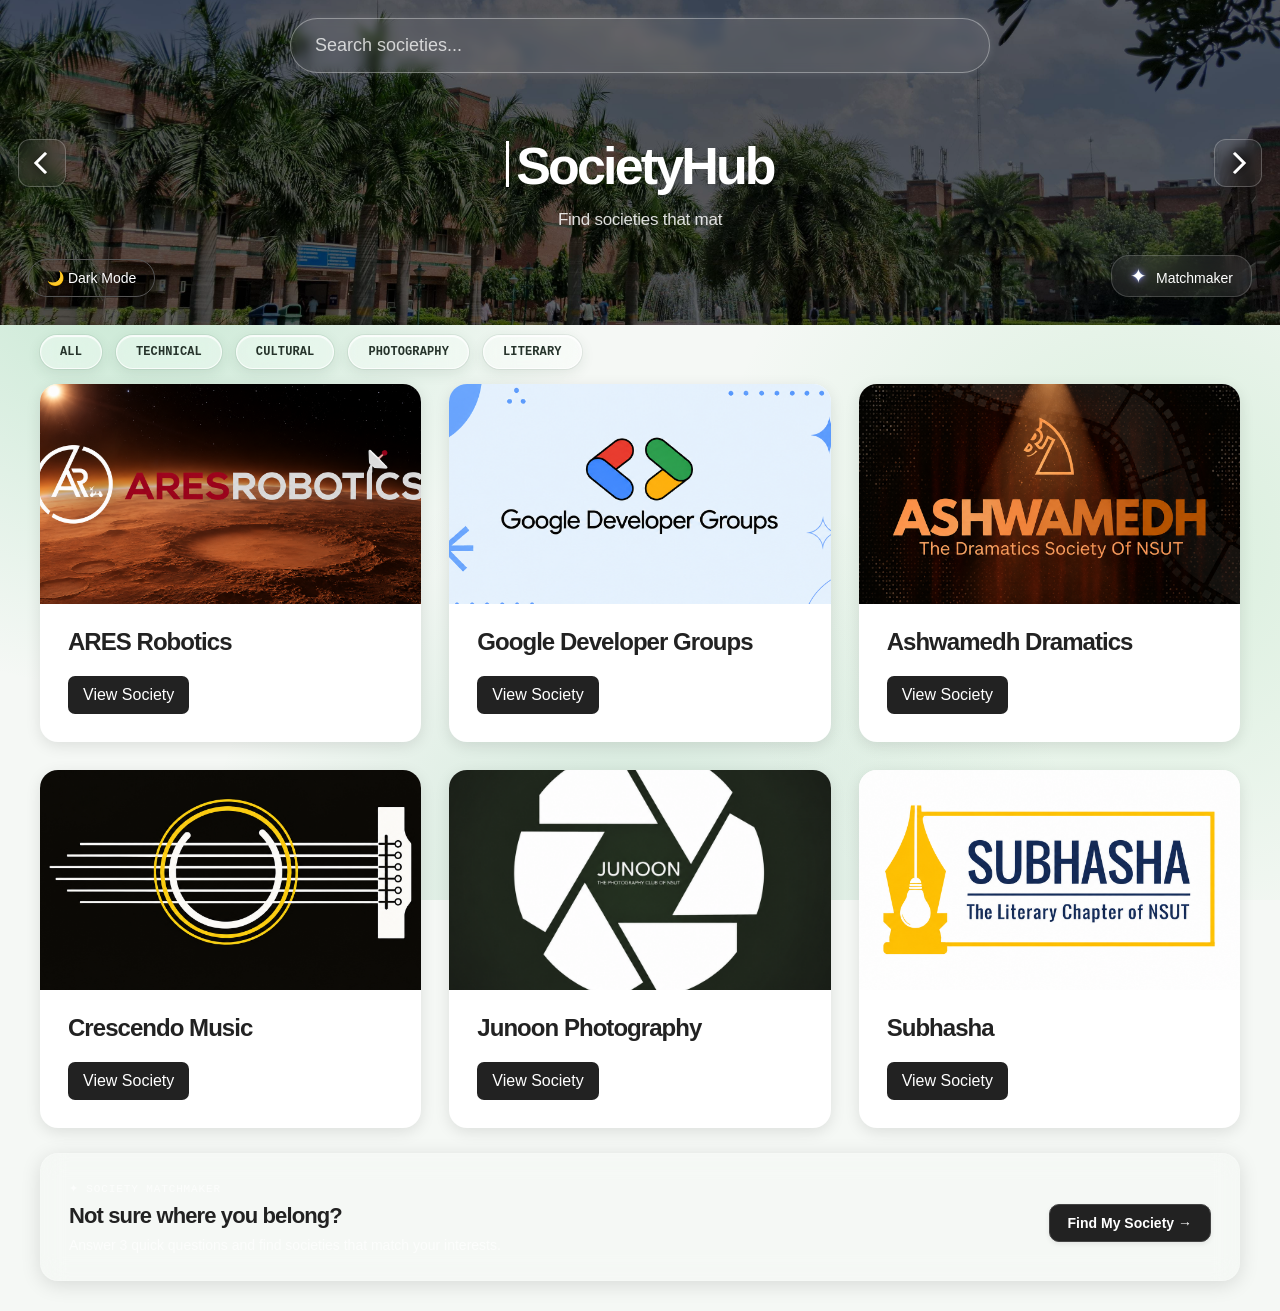
==== commit ed40468e: "7" ====
--- a/index.html
+++ b/index.html
@@ -211,7 +211,7 @@
                             <p>Capture moments and document memories.</p>
                         </div>
 
-                        <a href="society.html?society=sports">
+                        <a href="society.html?society=photography">
                             View Society
                         </a>
 
--- a/style.css
+++ b/style.css
@@ -2622,4 +2622,16 @@
 
 #show-apply-form {
     margin-top: 4px;
-}+}
+
+@media (max-width: 600px) {
+
+    #theme-toggle {
+        bottom: 19px !important;
+    }
+
+    .matchmaker-jump {
+        bottom: 19px !important;
+    }
+
+}
